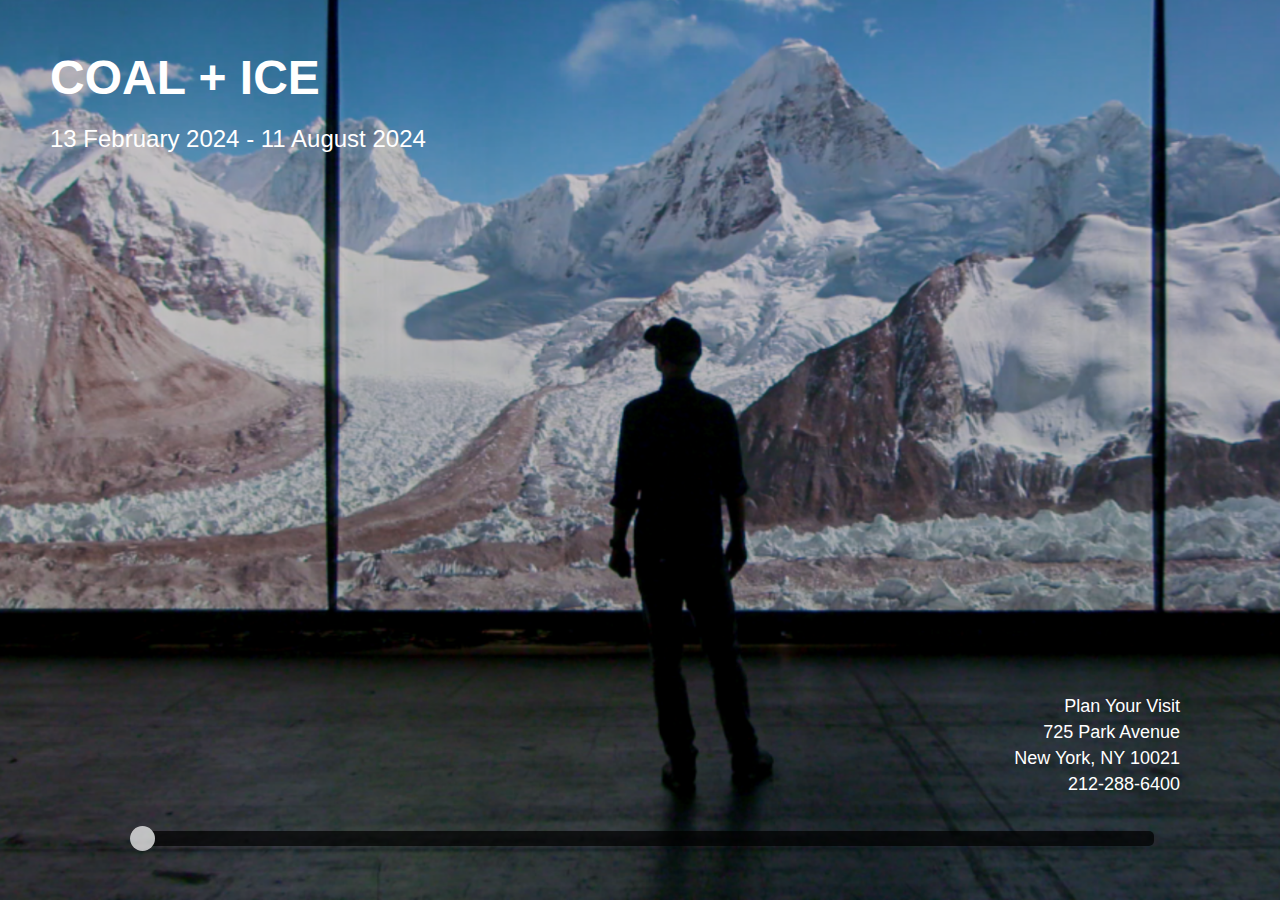
==== index.html @ 174c5d7a "create" ====
<!DOCTYPE html>
<html lang="zh-CN">
<head>
    <meta charset="UTF-8">
    <meta name="viewport" content="width=device-width, initial-scale=1.0">
    <title>COAL + ICE</title>
    <link href="styles/indexStyle.css" rel="stylesheet">
</head>
<body>
    <div class="container">
        <div class="header-text">
            <h1>COAL + ICE</h1>
            <p class="date-range">13 February 2024 - 11 August 2024</p>
        </div>
        <div class="contact-info">
            <p>Plan Your Visit</p>
            <p>725 Park Avenue</p>
            <p>New York, NY 10021</p>
            <p>212-288-6400</p>
        </div>
    </div>
    <div class="slider-container">
        <input type="range" min="1" max="13" value="1" class="slider" id="myRange">
    </div>
    <script src="scripts/indexScript.js"></script>
</body>
</html>
---- styles/indexStyle.css ----
body, h1, p {
    margin: 0;
    padding: 0;
    font-family: 'Arial', sans-serif;
    /*Background image set up*/
    background-image: url('/img/background.png');
    background-size: cover; /* to cover entire screen*/
    background-position: center; 
    background-repeat: no-repeat; 
    background-attachment: fixed; /* make sure it won't scroll around */
    color: white;
}
.header-text {
    text-align: left;
    padding: 50px; 
    position: absolute;
    top: 0;
    left: 0;
}

h1 {
    font-size: 48px;
    margin-bottom: 20px;
    font-weight: 700; /* bold */
}

.date-range {
    font-size: 24px;
    margin-bottom: 40px;
    font-weight: 400; /* Normal */
}

.container {
    position: relative;
    height: 100vh; /* make sure it holds entire screen */
}

.contact-info {
    position: absolute;
    bottom: 100px; /* distance to bottom */
    right: 100px; /* distance to right */
    text-align: right;
}

.contact-info p {
    margin: 5px 0; /* distance between lines */
    font-size: 18px;
    font-weight: 400; /* Normal */
}

.slider-container {
    position: absolute;
    width: 80%;
    left: 10%; /* Center the slider horizontally */
    bottom: 50px; /* Position from the bottom */
}

.slider {
    -webkit-appearance: none;
    width: 100%;
    height: 15px;
    border-radius: 5px;
    background: #000;
    outline: none;
    opacity: 0.7;
    -webkit-transition: .2s;
    transition: opacity .2s;
}

.slider::-webkit-slider-thumb {
    -webkit-appearance: none;
    appearance: none;
    width: 25px;
    height: 25px;
    border-radius: 50%;
    background: #fff;
    cursor: pointer;
}

.slider::-moz-range-thumb {
    width: 25px;
    height: 25px;
    border: 0;
    border-radius: 50%;
    background: #fff;
    cursor: pointer;
}

/* For About Page*/
h2 {
    font-size: 56px;
    margin-bottom: 60px;
    font-weight: 700; /* bold */
}

.about-content{
        font-size: 28px;
        margin-bottom: 60px;
        font-weight: 400; /* Normal */
        line-height: 40px;
}
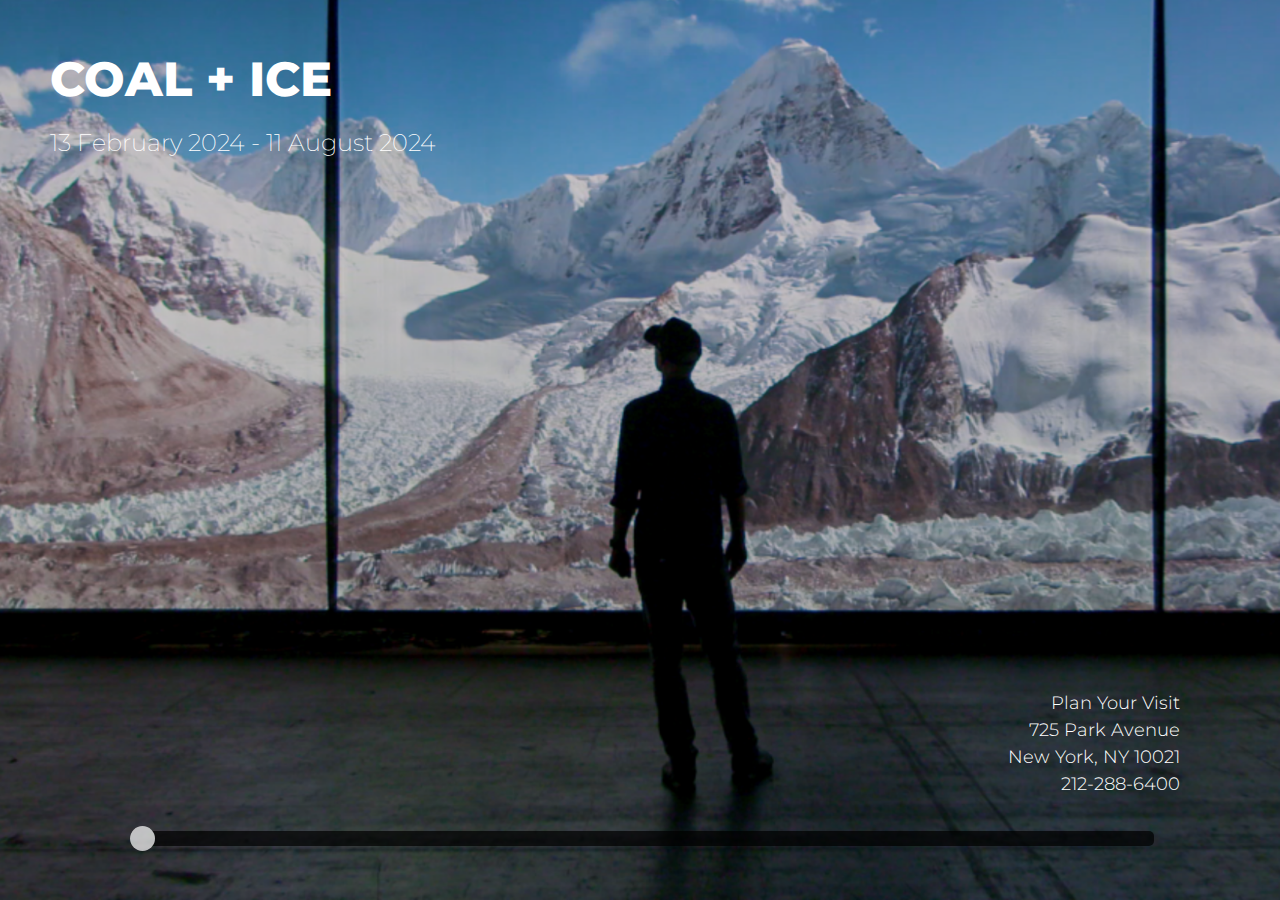
==== commit 1e3604f7: "create 2 pages" ====
--- a/index.html
+++ b/index.html
@@ -5,6 +5,10 @@
     <meta name="viewport" content="width=device-width, initial-scale=1.0">
     <title>COAL + ICE</title>
     <link href="styles/indexStyle.css" rel="stylesheet">
+
+    <link rel="preconnect" href="https://fonts.googleapis.com">
+    <link rel="preconnect" href="https://fonts.gstatic.com" crossorigin>
+    <link href="https://fonts.googleapis.com/css2?family=Montserrat:ital,wght@0,100..900;1,100..900&display=swap" rel="stylesheet">
 </head>
 <body>
     <div class="container">
--- a/styles/indexStyle.css
+++ b/styles/indexStyle.css
@@ -1,7 +1,7 @@
 body, h1, p {
     margin: 0;
     padding: 0;
-    font-family: 'Arial', sans-serif;
+    font-family: 'Montserrat', sans-serif;
     /*Background image set up*/
     background-image: url('/img/background.png');
     background-size: cover; /* to cover entire screen*/
@@ -21,13 +21,13 @@
 h1 {
     font-size: 48px;
     margin-bottom: 20px;
-    font-weight: 700; /* bold */
+    font-weight: 800; /*Extra bold */
 }
 
 .date-range {
     font-size: 24px;
     margin-bottom: 40px;
-    font-weight: 400; /* Normal */
+    font-weight: 200; /* Extra light */
 }
 
 .container {
@@ -45,7 +45,7 @@
 .contact-info p {
     margin: 5px 0; /* distance between lines */
     font-size: 18px;
-    font-weight: 400; /* Normal */
+    font-weight: 300; /* light */
 }
 
 .slider-container {
@@ -90,13 +90,70 @@
 h2 {
     font-size: 56px;
     margin-bottom: 60px;
-    font-weight: 700; /* bold */
+    font-weight: 800; /* extra bold */
 }
 
 .about-content{
         font-size: 28px;
         margin-bottom: 60px;
-        font-weight: 400; /* Normal */
+        font-weight: 300; /* light */
         line-height: 40px;
 }
 
+/* For Artist Page*/
+.content-text {
+    margin-top: 150px; /* To make sure the text is below header text */
+    display: flex; 
+}
+
+h3 {
+    font-size: 48px;
+    margin-bottom: 10px;
+    font-weight: 800; /* extra bold */
+}
+
+.artist-content{
+    flex: 1; /* make the p tags align side by side */
+    margin-left: 50px; 
+    margin-right: 50px; 
+    font-size: 25px;
+    font-weight: 300; /* light */
+    line-height: 35px;
+}
+
+/* For Image Contents*/
+.image-container {
+    position: relative;
+    overflow: hidden; /* hide the overflow image */
+    width: 100vw; 
+    height: 100vh; 
+}
+
+.image-container img {
+    width: 100%; 
+    height: auto; 
+    min-height: 100%; 
+    position: absolute; 
+    top: 0; /* align image's top with window's top */
+    left: 50%; /* put image at the middle */
+    transform: translateX(-50%); 
+}
+
+.image-text {
+    position: absolute; 
+    bottom: 20%;
+    left: 50%; 
+    transform: translateX(-50%); 
+    width: 100%; 
+    padding: 0 20px; 
+    box-sizing: border-box; 
+}
+
+.image-text-content {
+    text-align: left;
+    max-width: 600px; 
+    margin: 0 auto; 
+    font-size: 20px;
+    font-weight: 600; /* semi bold */
+    line-height: 25px;
+}
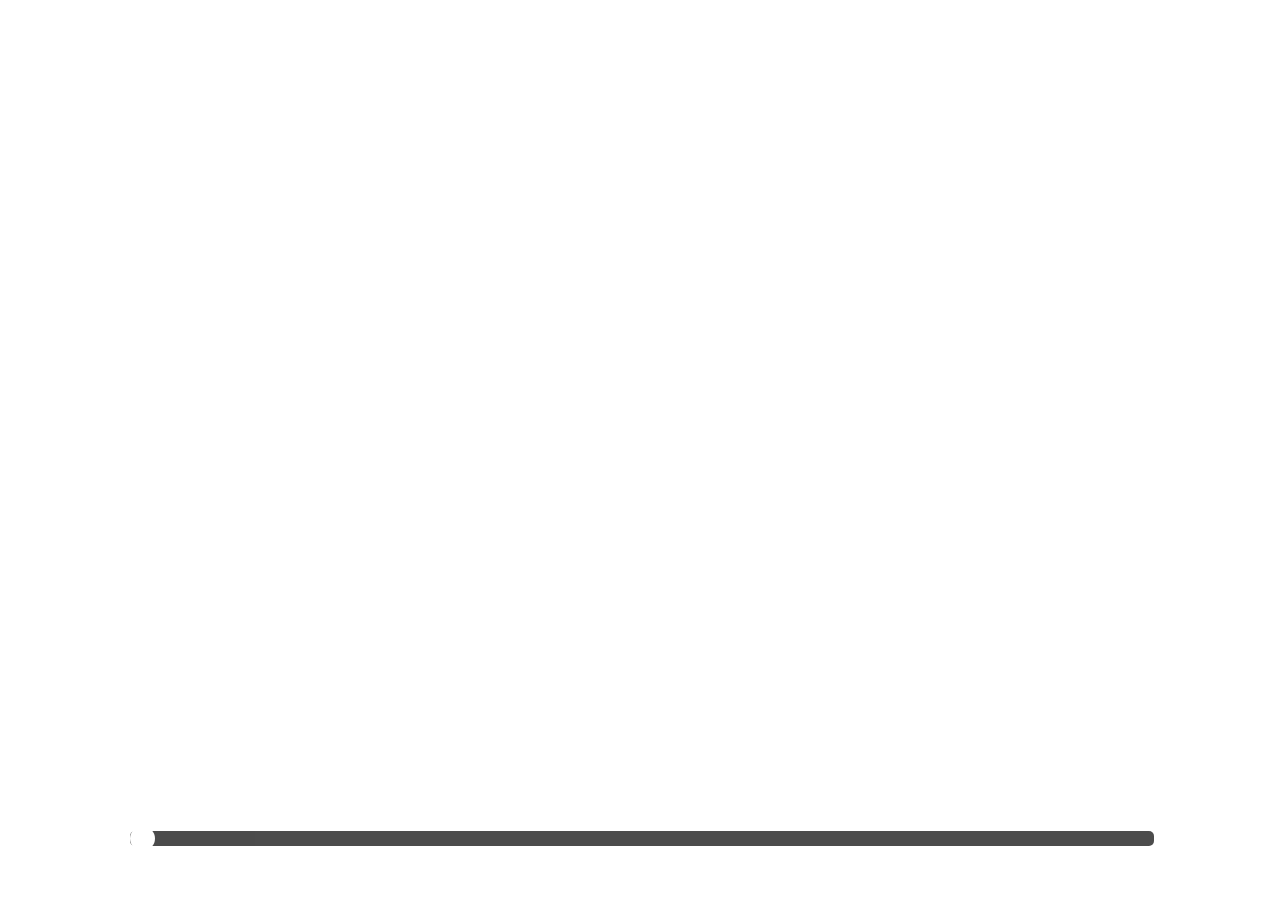
==== commit e3e5fffa: "create color filter logic" ====
--- a/index.html
+++ b/index.html
@@ -10,6 +10,7 @@
     <link rel="preconnect" href="https://fonts.gstatic.com" crossorigin>
     <link href="https://fonts.googleapis.com/css2?family=Montserrat:ital,wght@0,100..900;1,100..900&display=swap" rel="stylesheet">
 </head>
+<script src="scripts/indexScript.js"></script>
 <body>
     <div class="container">
         <div class="header-text">
@@ -26,6 +27,7 @@
     <div class="slider-container">
         <input type="range" min="1" max="13" value="1" class="slider" id="myRange">
     </div>
-    <script src="scripts/indexScript.js"></script>
+    <!-- color filter -->
+    <div class="weather-filter" id="weatherFilter"></div>
 </body>
 </html>
--- a/styles/indexStyle.css
+++ b/styles/indexStyle.css
@@ -3,7 +3,8 @@
     padding: 0;
     font-family: 'Montserrat', sans-serif;
     /*Background image set up*/
-    background-image: url('/img/background.png');
+    background-image: url('/coal_ice/img/background.png');
+    /* background-image: url('/img/background.png'); */
     background-size: cover; /* to cover entire screen*/
     background-position: center; 
     background-repeat: no-repeat; 
@@ -94,10 +95,10 @@
 }
 
 .about-content{
-        font-size: 28px;
+        font-size: 23px;
         margin-bottom: 60px;
         font-weight: 300; /* light */
-        line-height: 40px;
+        line-height: 35px;
 }
 
 /* For Artist Page*/
@@ -116,9 +117,9 @@
     flex: 1; /* make the p tags align side by side */
     margin-left: 50px; 
     margin-right: 50px; 
-    font-size: 25px;
+    font-size: 23px;
     font-weight: 300; /* light */
-    line-height: 35px;
+    line-height: 32px;
 }
 
 /* For Image Contents*/
@@ -141,7 +142,7 @@
 
 .image-text {
     position: absolute; 
-    bottom: 20%;
+    bottom: 12%;
     left: 50%; 
     transform: translateX(-50%); 
     width: 100%; 
@@ -157,3 +158,15 @@
     font-weight: 600; /* semi bold */
     line-height: 25px;
 }
+
+/* for color filter*/
+.weather-filter {
+    position: fixed;
+    top: 0;
+    left: 0;
+    width: 100%;
+    height: 100%;
+    background-color: transparent;
+    pointer-events: none; /* mouse click event can go through the filter */
+}
+
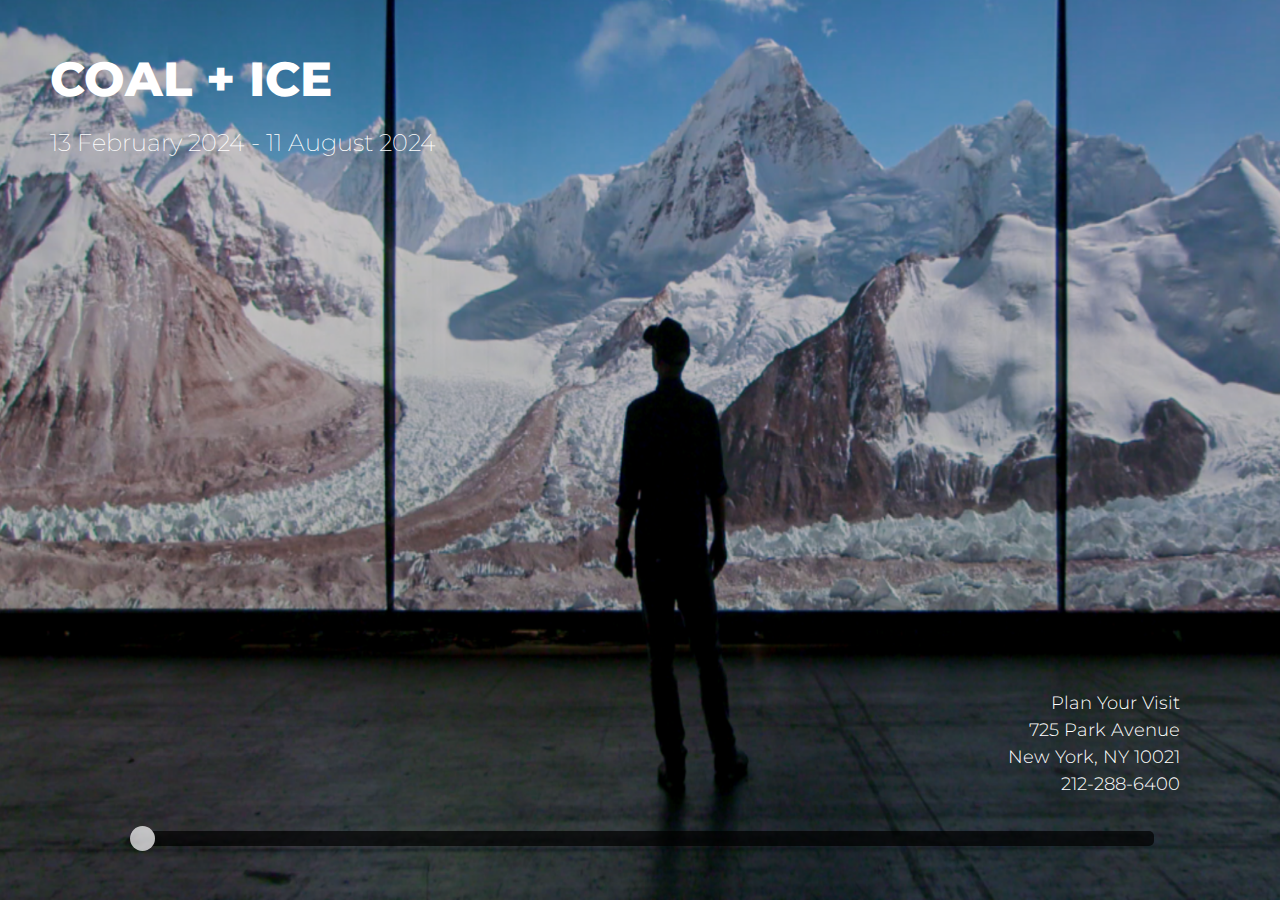
==== commit 9b907529: "update" ====
--- a/index.html
+++ b/index.html
@@ -13,6 +13,10 @@
 <script src="scripts/indexScript.js"></script>
 <body>
     <div class="container">
+        <div class="image-container">
+            <!-- <img src="/coal_ice/img/img1.jpg"> -->
+            <img src="img/background.png">
+        </div>
         <div class="header-text">
             <h1>COAL + ICE</h1>
             <p class="date-range">13 February 2024 - 11 August 2024</p>
@@ -25,9 +29,7 @@
         </div>
     </div>
     <div class="slider-container">
-        <input type="range" min="1" max="13" value="1" class="slider" id="myRange">
+        <input type="range" min="1" max="10" value="1" class="slider" id="myRange">
     </div>
-    <!-- color filter -->
-    <div class="weather-filter" id="weatherFilter"></div>
 </body>
 </html>
--- a/styles/indexStyle.css
+++ b/styles/indexStyle.css
@@ -2,9 +2,6 @@
     margin: 0;
     padding: 0;
     font-family: 'Montserrat', sans-serif;
-    /*Background image set up*/
-    background-image: url('/coal_ice/img/background.png');
-    /* background-image: url('/img/background.png'); */
     background-size: cover; /* to cover entire screen*/
     background-position: center; 
     background-repeat: no-repeat; 
@@ -103,7 +100,7 @@
 
 /* For Artist Page*/
 .content-text {
-    margin-top: 150px; /* To make sure the text is below header text */
+    margin-top: 0px; /* To make sure the text is below header text */
     display: flex; 
 }
 
@@ -115,8 +112,8 @@
 
 .artist-content{
     flex: 1; /* make the p tags align side by side */
-    margin-left: 50px; 
-    margin-right: 50px; 
+    margin-left: 100px; 
+    margin-right: 0px; 
     font-size: 23px;
     font-weight: 300; /* light */
     line-height: 32px;
@@ -138,6 +135,7 @@
     top: 0; /* align image's top with window's top */
     left: 50%; /* put image at the middle */
     transform: translateX(-50%); 
+    transition: filter 0.5s ease;
 }
 
 .image-text {
@@ -159,14 +157,3 @@
     line-height: 25px;
 }
 
-/* for color filter*/
-.weather-filter {
-    position: fixed;
-    top: 0;
-    left: 0;
-    width: 100%;
-    height: 100%;
-    background-color: transparent;
-    pointer-events: none; /* mouse click event can go through the filter */
-}
-
